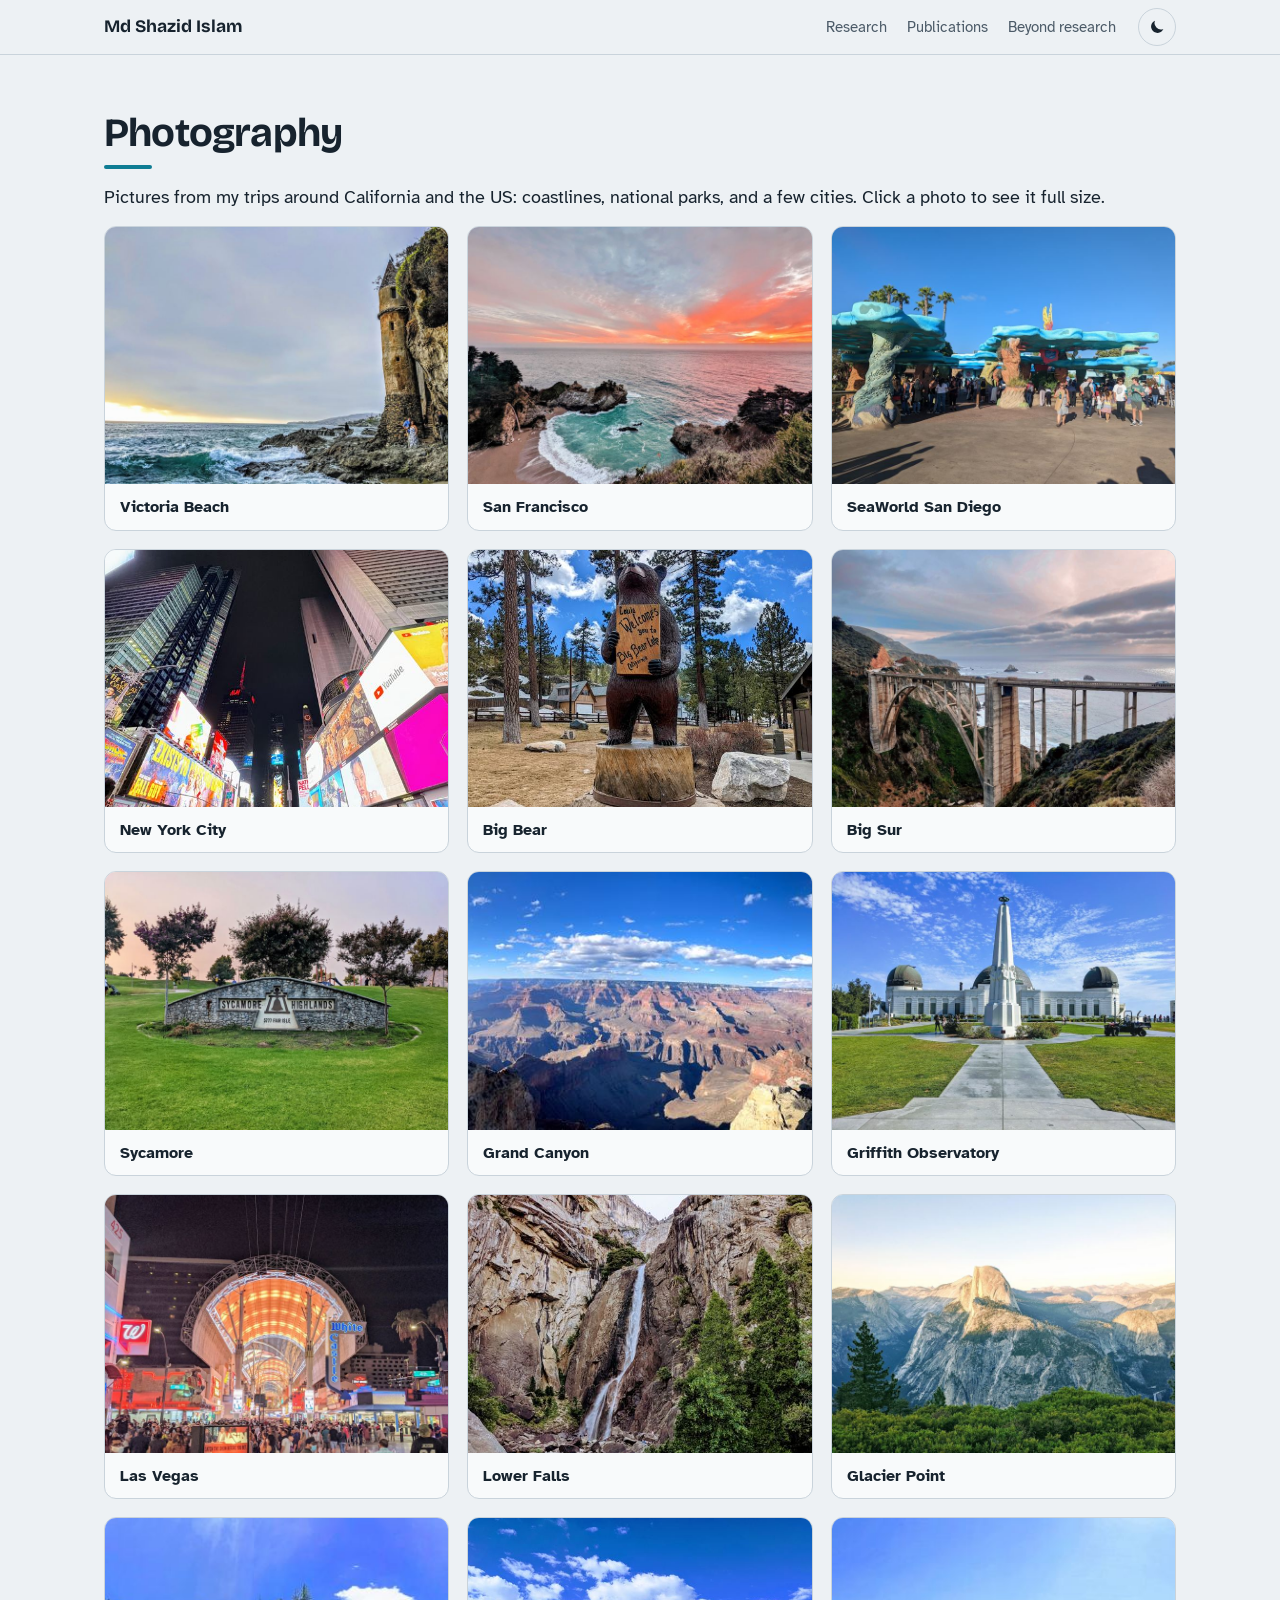
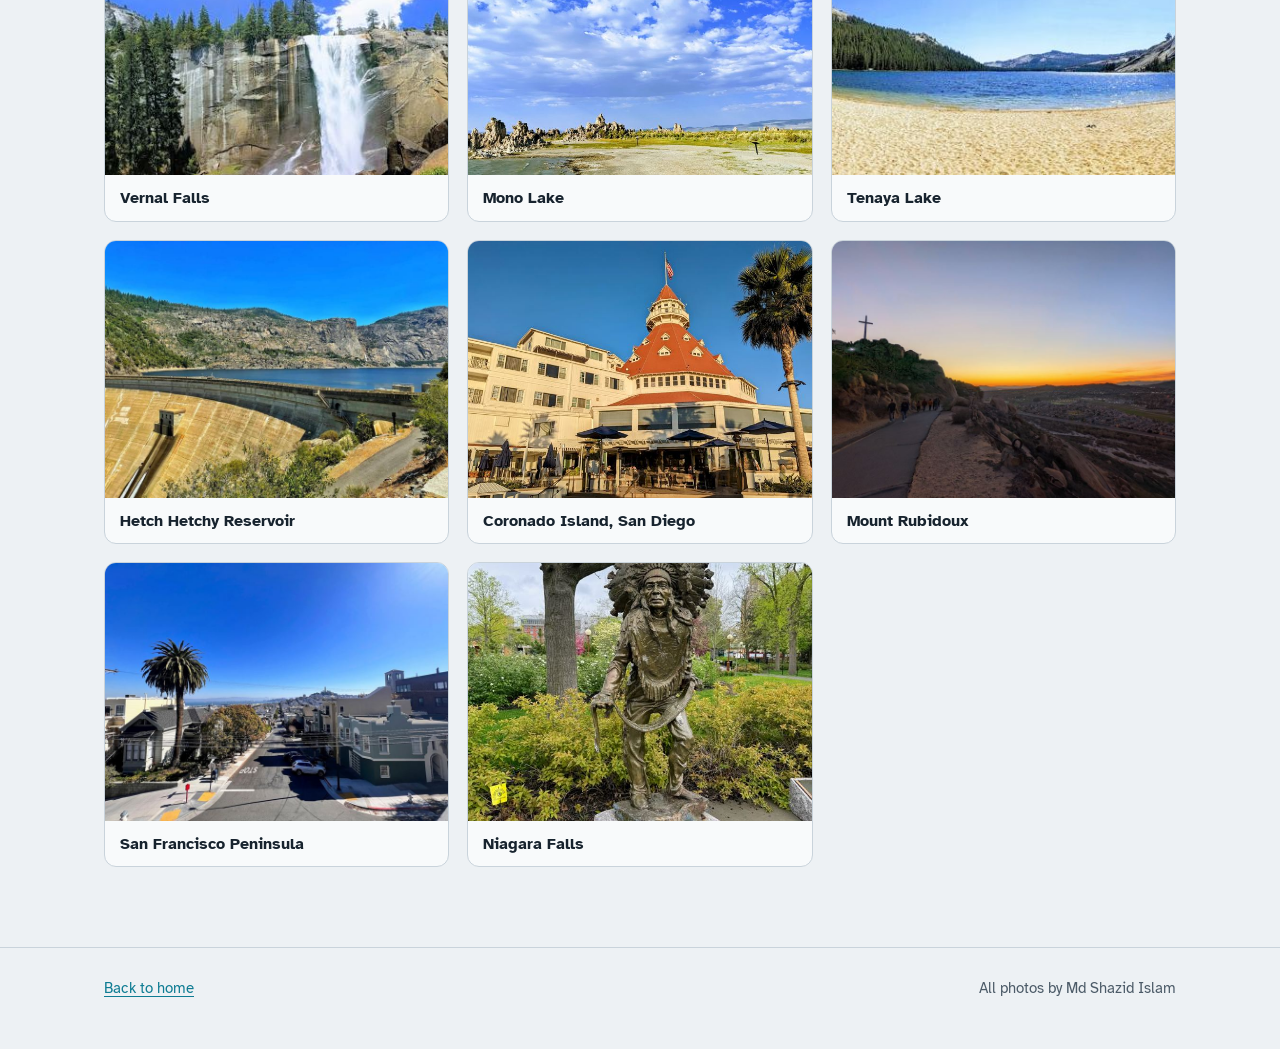
==== photos/index.html @ e54b5e6f "Add photography page with 20 captioned photos and Beyond research nav link" ====
<!doctype html>
<html lang="en">
<head>
<meta charset="utf-8">
<meta name="viewport" content="width=device-width, initial-scale=1">
<title>Photography | Md Shazid Islam</title>
<meta name="description" content="Travel photography by Md Shazid Islam: coastlines, national parks, and cities.">
<script>
(function(){try{var t=localStorage.getItem('theme');if(t==='light'||t==='dark')document.documentElement.setAttribute('data-theme',t);}catch(e){}})();
</script>
<link rel="preconnect" href="https://fonts.googleapis.com">
<link rel="preconnect" href="https://fonts.gstatic.com" crossorigin>
<link href="https://fonts.googleapis.com/css2?family=Atkinson+Hyperlegible:wght@400;700&family=Bricolage+Grotesque:opsz,wght@12..96,500;12..96,700;12..96,800&display=swap" rel="stylesheet">
<link rel="stylesheet" href="../assets/project.css">
<style>
.photo-grid { display: grid; grid-template-columns: repeat(3, 1fr); gap: 18px; margin: 8px 0 0; }
.pcard { margin: 0; background: var(--surface); border: 1px solid var(--line); border-radius: 12px; overflow: hidden; }
.pcard a { display: block; }
.pcard img { width: 100%; aspect-ratio: 4 / 3; object-fit: cover; border: 0; border-radius: 0; padding: 0; transition: transform .3s; }
.pcard a:hover img { transform: scale(1.03); }
.pcard figcaption { padding: 11px 15px; margin: 0; font-weight: 700; font-size: 15.5px; color: var(--ink); }
.lb { position: fixed; inset: 0; background: rgba(8,12,16,.92); display: none; align-items: center; justify-content: center; flex-direction: column; z-index: 50; padding: 20px; }
.lb.open { display: flex; }
.lb img { max-width: 100%; max-height: 82vh; width: auto; border-radius: 8px; }
.lb p { color: #fff; margin: 12px 0 0; font-weight: 700; }
.lb button { position: absolute; background: rgba(255,255,255,.12); color: #fff; border: 0; width: 44px; height: 44px; border-radius: 50%; font-size: 22px; cursor: pointer; }
.lb .x { top: 16px; right: 16px; } .lb .prev { left: 16px; top: 50%; } .lb .next { right: 16px; top: 50%; }
@media (max-width: 860px) { .photo-grid { grid-template-columns: 1fr 1fr; } }
@media (max-width: 520px) { .photo-grid { grid-template-columns: 1fr; } }
</style>
</head>
<body>
<header class="topbar"><div class="in">
  <a href="../">Md Shazid Islam</a>
  <div class="bar-right">
    <nav aria-label="Sections"><a href="../#research">Research</a><a href="../#publications">Publications</a><a href="../#beyond">Beyond research</a></nav>
    <button class="theme-toggle" type="button" aria-label="Switch to dark theme" title="Switch theme">
      <svg class="i-moon" viewBox="0 0 24 24" aria-hidden="true"><path d="M20.5 14.6A8.5 8.5 0 0 1 9.4 3.5a8.5 8.5 0 1 0 11.1 11.1z"/></svg>
      <svg class="i-sun" viewBox="0 0 24 24" aria-hidden="true"><circle cx="12" cy="12" r="4.2"/><path d="M12 1.8v2.6M12 19.6v2.6M4.6 4.6l1.8 1.8M17.6 17.6l1.8 1.8M1.8 12h2.6M19.6 12h2.6M4.6 19.4l1.8-1.8M17.6 6.4l1.8-1.8" stroke="currentColor" stroke-width="2" stroke-linecap="round" fill="none"/></svg>
    </button>
  </div>
</div></header>
<main class="wide">
  <section>
    <h2>Photography</h2>
    <p>Pictures from my trips around California and the US: coastlines, national parks, and a few cities. Click a photo to see it full size.</p>
    <div class="photo-grid">
          <figure class="pcard"><a href="../assets/photos/full/01_victoria-beach.jpg" data-cap="Victoria Beach"><img src="../assets/photos/thumb/01_victoria-beach.jpg" alt="Victoria Beach, photo by Md Shazid Islam" loading="lazy"></a><figcaption>Victoria Beach</figcaption></figure>
          <figure class="pcard"><a href="../assets/photos/full/02_san-francisco.jpg" data-cap="San Francisco"><img src="../assets/photos/thumb/02_san-francisco.jpg" alt="San Francisco, photo by Md Shazid Islam" loading="lazy"></a><figcaption>San Francisco</figcaption></figure>
          <figure class="pcard"><a href="../assets/photos/full/03_seaworld-san-diego.jpg" data-cap="SeaWorld San Diego"><img src="../assets/photos/thumb/03_seaworld-san-diego.jpg" alt="SeaWorld San Diego, photo by Md Shazid Islam" loading="lazy"></a><figcaption>SeaWorld San Diego</figcaption></figure>
          <figure class="pcard"><a href="../assets/photos/full/04_new-york-city.jpg" data-cap="New York City"><img src="../assets/photos/thumb/04_new-york-city.jpg" alt="New York City, photo by Md Shazid Islam" loading="lazy"></a><figcaption>New York City</figcaption></figure>
          <figure class="pcard"><a href="../assets/photos/full/05_big-bear.jpg" data-cap="Big Bear"><img src="../assets/photos/thumb/05_big-bear.jpg" alt="Big Bear, photo by Md Shazid Islam" loading="lazy"></a><figcaption>Big Bear</figcaption></figure>
          <figure class="pcard"><a href="../assets/photos/full/06_big-sur.jpg" data-cap="Big Sur"><img src="../assets/photos/thumb/06_big-sur.jpg" alt="Big Sur, photo by Md Shazid Islam" loading="lazy"></a><figcaption>Big Sur</figcaption></figure>
          <figure class="pcard"><a href="../assets/photos/full/07_sycamore.jpg" data-cap="Sycamore"><img src="../assets/photos/thumb/07_sycamore.jpg" alt="Sycamore, photo by Md Shazid Islam" loading="lazy"></a><figcaption>Sycamore</figcaption></figure>
          <figure class="pcard"><a href="../assets/photos/full/08_grand-canyon.jpg" data-cap="Grand Canyon"><img src="../assets/photos/thumb/08_grand-canyon.jpg" alt="Grand Canyon, photo by Md Shazid Islam" loading="lazy"></a><figcaption>Grand Canyon</figcaption></figure>
          <figure class="pcard"><a href="../assets/photos/full/09_griffith-observatory.jpg" data-cap="Griffith Observatory"><img src="../assets/photos/thumb/09_griffith-observatory.jpg" alt="Griffith Observatory, photo by Md Shazid Islam" loading="lazy"></a><figcaption>Griffith Observatory</figcaption></figure>
          <figure class="pcard"><a href="../assets/photos/full/10_las-vegas.jpg" data-cap="Las Vegas"><img src="../assets/photos/thumb/10_las-vegas.jpg" alt="Las Vegas, photo by Md Shazid Islam" loading="lazy"></a><figcaption>Las Vegas</figcaption></figure>
          <figure class="pcard"><a href="../assets/photos/full/11_lower-falls.jpg" data-cap="Lower Falls"><img src="../assets/photos/thumb/11_lower-falls.jpg" alt="Lower Falls, photo by Md Shazid Islam" loading="lazy"></a><figcaption>Lower Falls</figcaption></figure>
          <figure class="pcard"><a href="../assets/photos/full/12_glacier-point.jpg" data-cap="Glacier Point"><img src="../assets/photos/thumb/12_glacier-point.jpg" alt="Glacier Point, photo by Md Shazid Islam" loading="lazy"></a><figcaption>Glacier Point</figcaption></figure>
          <figure class="pcard"><a href="../assets/photos/full/13_vernal-falls.jpg" data-cap="Vernal Falls"><img src="../assets/photos/thumb/13_vernal-falls.jpg" alt="Vernal Falls, photo by Md Shazid Islam" loading="lazy"></a><figcaption>Vernal Falls</figcaption></figure>
          <figure class="pcard"><a href="../assets/photos/full/14_mono-lake.jpg" data-cap="Mono Lake"><img src="../assets/photos/thumb/14_mono-lake.jpg" alt="Mono Lake, photo by Md Shazid Islam" loading="lazy"></a><figcaption>Mono Lake</figcaption></figure>
          <figure class="pcard"><a href="../assets/photos/full/15_tenaya-lake.jpg" data-cap="Tenaya Lake"><img src="../assets/photos/thumb/15_tenaya-lake.jpg" alt="Tenaya Lake, photo by Md Shazid Islam" loading="lazy"></a><figcaption>Tenaya Lake</figcaption></figure>
          <figure class="pcard"><a href="../assets/photos/full/16_hetch-hetchy-reservoir.jpg" data-cap="Hetch Hetchy Reservoir"><img src="../assets/photos/thumb/16_hetch-hetchy-reservoir.jpg" alt="Hetch Hetchy Reservoir, photo by Md Shazid Islam" loading="lazy"></a><figcaption>Hetch Hetchy Reservoir</figcaption></figure>
          <figure class="pcard"><a href="../assets/photos/full/17_coronado-island.jpg" data-cap="Coronado Island, San Diego"><img src="../assets/photos/thumb/17_coronado-island.jpg" alt="Coronado Island, San Diego, photo by Md Shazid Islam" loading="lazy"></a><figcaption>Coronado Island, San Diego</figcaption></figure>
          <figure class="pcard"><a href="../assets/photos/full/18_mount-rubidoux.jpg" data-cap="Mount Rubidoux"><img src="../assets/photos/thumb/18_mount-rubidoux.jpg" alt="Mount Rubidoux, photo by Md Shazid Islam" loading="lazy"></a><figcaption>Mount Rubidoux</figcaption></figure>
          <figure class="pcard"><a href="../assets/photos/full/19_san-francisco-peninsula.jpg" data-cap="San Francisco Peninsula"><img src="../assets/photos/thumb/19_san-francisco-peninsula.jpg" alt="San Francisco Peninsula, photo by Md Shazid Islam" loading="lazy"></a><figcaption>San Francisco Peninsula</figcaption></figure>
          <figure class="pcard"><a href="../assets/photos/full/20_niagara-falls.jpg" data-cap="Niagara Falls"><img src="../assets/photos/thumb/20_niagara-falls.jpg" alt="Niagara Falls, photo by Md Shazid Islam" loading="lazy"></a><figcaption>Niagara Falls</figcaption></figure>
    </div>
  </section>
</main>
<div class="lb" role="dialog" aria-modal="true" aria-label="Photo viewer">
  <button class="x" aria-label="Close">&times;</button>
  <button class="prev" aria-label="Previous">&#8249;</button>
  <img alt=""><p></p>
  <button class="next" aria-label="Next">&#8250;</button>
</div>
<footer><div class="wide"><span><a href="../">Back to home</a></span><span>All photos by Md Shazid Islam</span></div></footer>
<script>
(function(){
  var b=document.querySelector('.theme-toggle');
  function cur(){return document.documentElement.getAttribute('data-theme')==='dark'?'dark':'light';}
  function sync(){var d=cur()==='dark';b.classList.toggle('is-dark',d);b.setAttribute('aria-label',d?'Switch to light theme':'Switch to dark theme');}
  b.addEventListener('click',function(){var n=cur()==='dark'?'light':'dark';document.documentElement.setAttribute('data-theme',n);try{localStorage.setItem('theme',n);}catch(e){}sync();});
  sync();
  var links=[].slice.call(document.querySelectorAll('.pcard a')),lb=document.querySelector('.lb'),im=lb.querySelector('img'),cap=lb.querySelector('p'),i=0;
  function show(k){i=(k+links.length)%links.length;im.src=links[i].href;im.alt=links[i].dataset.cap;cap.textContent=links[i].dataset.cap;lb.classList.add('open');}
  links.forEach(function(a,k){a.addEventListener('click',function(e){e.preventDefault();show(k);});});
  lb.querySelector('.x').onclick=function(){lb.classList.remove('open');};
  lb.querySelector('.prev').onclick=function(){show(i-1);};
  lb.querySelector('.next').onclick=function(){show(i+1);};
  lb.addEventListener('click',function(e){if(e.target===lb)lb.classList.remove('open');});
  document.addEventListener('keydown',function(e){if(!lb.classList.contains('open'))return;if(e.key==='Escape')lb.classList.remove('open');if(e.key==='ArrowLeft')show(i-1);if(e.key==='ArrowRight')show(i+1);});
})();
</script>
</body>
</html>
---- assets/project.css ----
/* Shared style for research project pages. Matches the home page tokens. */
:root {
  --bg: #EDF1F4;
  --surface: #F8FAFB;
  --paper: #FFFFFF;
  --ink: #17232E;
  --muted: #4C5B68;
  --line: #C9D3DB;
  --contour: #0E7C93;
  --mask: #B4336F;
  --mask-soft: rgba(180, 51, 111, 0.10);
  --contour-soft: rgba(14, 124, 147, 0.10);
}
:root[data-theme="dark"] {
  --bg: #0F171E; --surface: #16212A; --paper: #F4F6F8; --ink: #E3EAF0; --muted: #9AAAB7;
  --line: #2A3946; --contour: #4CC3DA; --mask: #E57AAE;
  --mask-soft: rgba(229, 122, 174, 0.14); --contour-soft: rgba(76, 195, 218, 0.12);
}

* { box-sizing: border-box; }
html { scroll-behavior: smooth; }
body {
  margin: 0; background: var(--bg); color: var(--ink);
  font-family: "Atkinson Hyperlegible", system-ui, sans-serif;
  font-size: 17.5px; line-height: 1.65;
}
a { color: var(--contour); text-underline-offset: 3px; }
:focus-visible { outline: 3px solid var(--contour); outline-offset: 3px; border-radius: 4px; }
img { display: block; max-width: 100%; height: auto; }

.topbar { border-bottom: 1px solid var(--line); background: var(--bg); position: sticky; top: 0; z-index: 10; }
.topbar .in { max-width: 1120px; margin: 0 auto; padding: 0 24px; height: 54px; display: flex; align-items: center; justify-content: space-between; gap: 16px; }
.topbar a { text-decoration: none; color: var(--ink); font-weight: 700; font-family: "Bricolage Grotesque", sans-serif; }
.topbar nav { display: flex; gap: 20px; }
.topbar nav a { font-family: inherit; font-weight: 400; color: var(--muted); font-size: 15px; }
.topbar nav a:hover { color: var(--ink); }

/* Theme switch */
.theme-toggle {
  display: inline-grid; place-items: center; width: 38px; height: 38px; flex: none;
  border-radius: 50%; border: 1.5px solid var(--line); background: transparent; color: var(--ink); cursor: pointer;
}
.theme-toggle:hover { border-color: var(--contour); color: var(--contour); }
.theme-toggle svg { width: 18px; height: 18px; fill: currentColor; }
.theme-toggle .i-sun { display: none; }
.theme-toggle.is-dark .i-sun { display: block; }
.theme-toggle.is-dark .i-moon { display: none; }
.bar-right { display: flex; align-items: center; gap: 22px; }

.col { max-width: 820px; margin: 0 auto; padding: 0 24px; }
.wide { max-width: 1120px; margin: 0 auto; padding: 0 24px; }

/* Header */
.head { padding: 56px 0 28px; }
.venue { display: inline-block; background: var(--mask-soft); color: var(--mask); font-weight: 700; font-size: 14px; padding: 3px 10px; border-radius: 6px; }
.head h1 {
  font-family: "Bricolage Grotesque", sans-serif; font-weight: 800;
  font-size: clamp(48px, 8vw, 96px); line-height: .92; letter-spacing: -0.035em; margin: 16px 0 14px;
}
.head .full { font-size: clamp(20px, 2.4vw, 26px); line-height: 1.3; margin: 0 0 22px; max-width: 32ch; font-family: "Bricolage Grotesque", sans-serif; font-weight: 500; }
.authors { margin: 0 0 4px; }
.authors b { font-weight: 700; }
.affil { color: var(--muted); margin: 0 0 24px; font-size: 16px; }
.btns { display: flex; flex-wrap: wrap; gap: 10px; }
.btn {
  display: inline-flex; align-items: center; gap: 8px; padding: 10px 18px; border-radius: 999px;
  font-weight: 700; font-size: 15px; text-decoration: none; border: 1.5px solid var(--ink); color: var(--ink);
}
.btn.primary { background: var(--ink); color: var(--bg); }
.btn:hover { background: var(--contour); border-color: var(--contour); color: #fff; }
.btn svg { width: 17px; height: 17px; fill: currentColor; }

/* Hero figure */
.hero-fig { margin: 8px auto 0; }
.hero-fig img { border-radius: 14px; border: 1px solid var(--line); background: #fff; width: 100%; }

.tldr { font-size: 21px; line-height: 1.5; margin: 40px 0 0; padding-left: 18px; border-left: 4px solid var(--contour); }

/* Sections */
section { padding: 56px 0 8px; }
section h2 { font-family: "Bricolage Grotesque", sans-serif; font-size: clamp(30px, 4vw, 40px); letter-spacing: -0.02em; margin: 0 0 14px; line-height: 1.1; }
section h3 { font-family: "Bricolage Grotesque", sans-serif; font-size: 23px; margin: 36px 0 8px; letter-spacing: -0.01em; }
section p { margin: 0 0 14px; }
section ul { padding-left: 20px; margin: 0 0 14px; }
section li { margin-bottom: 6px; }
.step { display: inline-block; min-width: 28px; height: 28px; line-height: 28px; text-align: center; border-radius: 50%; background: var(--contour); color: #fff; font-size: 15px; font-weight: 700; margin-right: 10px; vertical-align: 2px; }

figure { margin: 28px 0; }
figure img { background: var(--paper); border-radius: 12px; border: 1px solid var(--line); padding: 14px; width: 100%; }
figcaption { color: var(--muted); font-size: 15px; margin-top: 10px; line-height: 1.5; }
figcaption b { color: var(--ink); }
.pair { display: grid; grid-template-columns: 1fr 1fr; gap: 20px; }
.pair figure { margin: 0; }

/* Results */
.stats { display: grid; grid-template-columns: repeat(auto-fit, minmax(170px, 1fr)); gap: 12px; margin: 22px 0 26px; }
.stat { background: var(--surface); border: 1px solid var(--line); border-radius: 12px; padding: 14px 16px; }
.stat b { display: block; font-family: "Bricolage Grotesque", sans-serif; font-size: 32px; line-height: 1; letter-spacing: -0.02em; }
.stat span { display: block; color: var(--muted); font-size: 14px; margin-top: 6px; line-height: 1.35; }
.tablewrap { overflow-x: auto; margin: 18px 0 8px; border: 1px solid var(--line); border-radius: 12px; background: var(--surface); }
table { border-collapse: collapse; width: 100%; font-size: 15.5px; font-variant-numeric: tabular-nums; }
th, td { padding: 9px 14px; text-align: right; border-bottom: 1px solid var(--line); white-space: nowrap; }
th:first-child, td:first-child { text-align: left; }
thead th { font-weight: 700; color: var(--muted); font-size: 14px; }
tbody tr:last-child td { border-bottom: 0; }
tr.ours td { font-weight: 700; background: var(--contour-soft); }
.note { color: var(--muted); font-size: 14.5px; }

/* Code + citation */
pre { background: var(--surface); border: 1px solid var(--line); border-radius: 12px; padding: 16px 18px; overflow-x: auto; font-size: 14px; line-height: 1.55; margin: 12px 0 18px; }
code { font-family: ui-monospace, "SF Mono", Menlo, Consolas, monospace; }
.cite { position: relative; }
.copy { position: absolute; top: 10px; right: 10px; font: inherit; font-size: 13px; font-weight: 700; padding: 5px 12px; border-radius: 999px; border: 1.5px solid var(--line); background: var(--bg); color: var(--ink); cursor: pointer; }
.copy:hover { border-color: var(--contour); color: var(--contour); }

footer { margin-top: 72px; padding: 28px 0 48px; border-top: 1px solid var(--line); color: var(--muted); font-size: 15px; }
footer .wide { display: flex; flex-wrap: wrap; justify-content: space-between; gap: 12px; }

@media (max-width: 720px) {
  body { font-size: 16.5px; }
  .pair { grid-template-columns: 1fr; gap: 0; }
  .pair figure { margin: 20px 0; }
  .topbar nav { display: none; }
  .head { padding-top: 36px; }
  .tldr { font-size: 19px; }
  figure img { padding: 8px; }
}
@media (max-width: 520px) { .col, .wide, .topbar .in { padding-left: 16px; padding-right: 16px; } }
@media (prefers-reduced-motion: reduce) { html { scroll-behavior: auto; } }

/* Single accent */
section h2::after { content: ""; display: block; width: 48px; height: 4px; border-radius: 2px; margin-top: 10px; background: var(--contour); }
section h3 { color: var(--contour); }
section li::marker { color: var(--contour); }
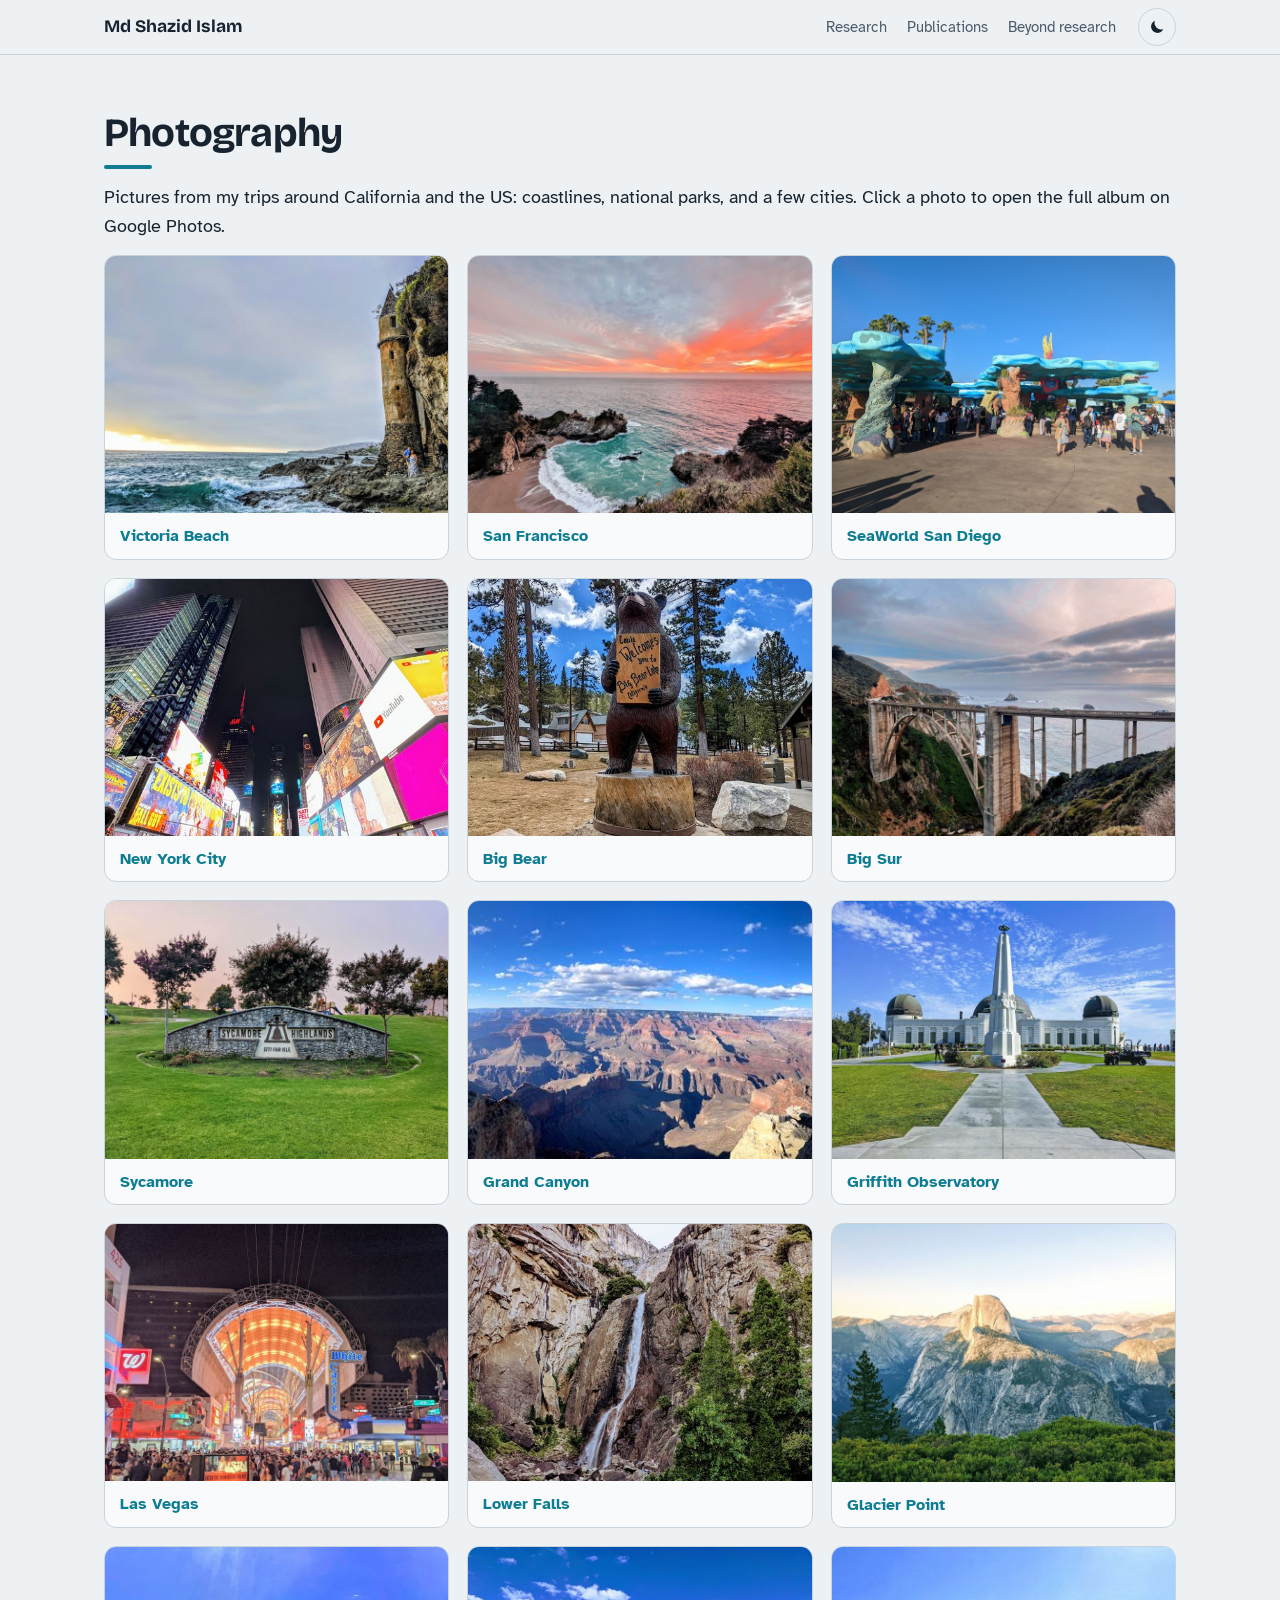
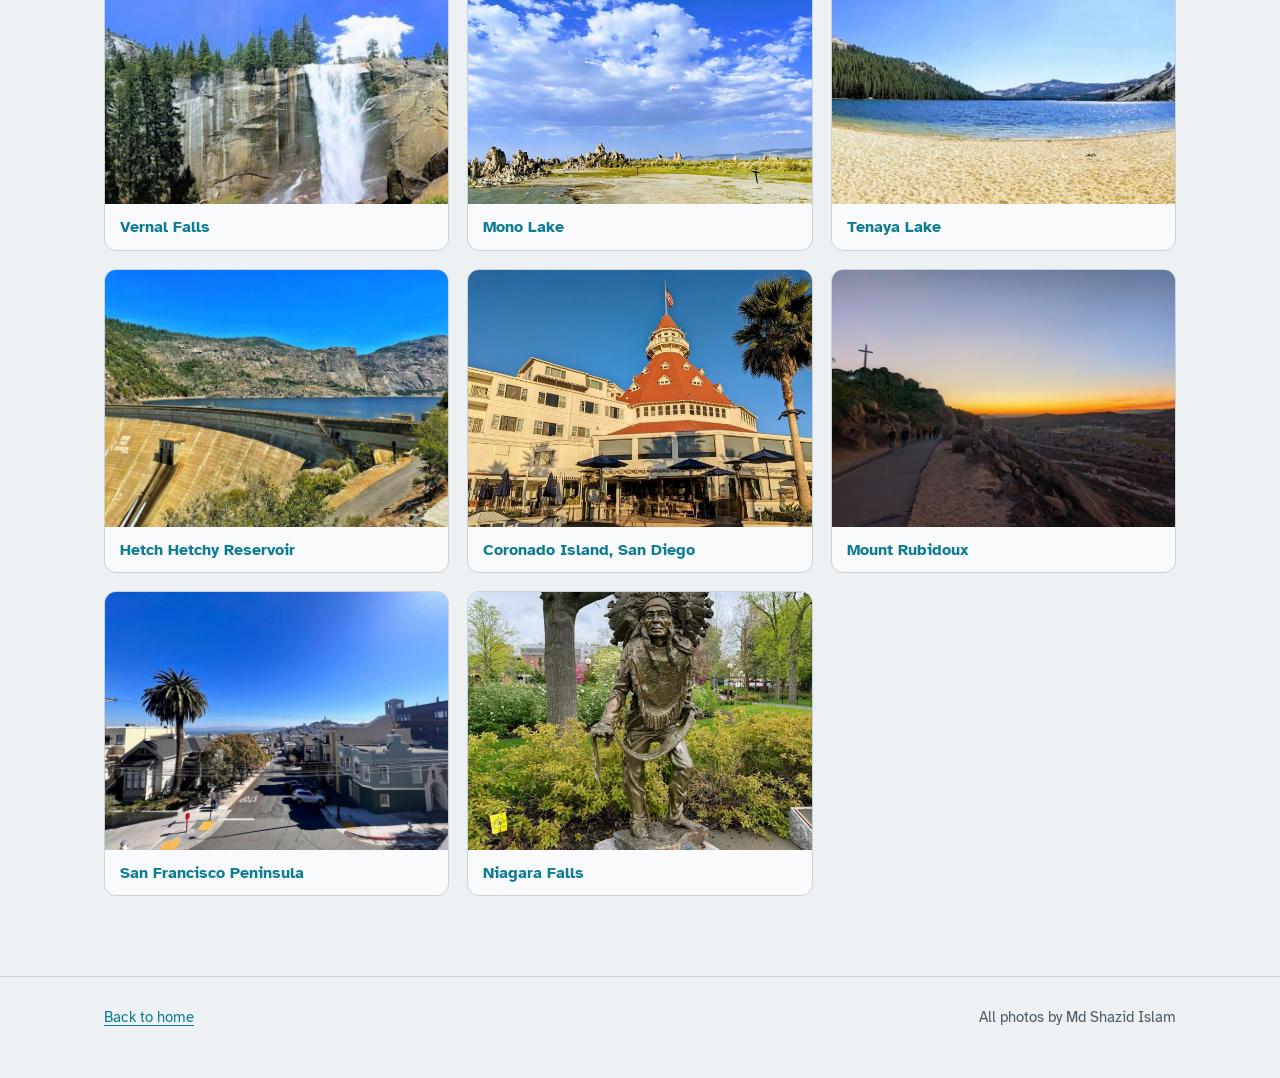
==== commit e3fdf9b2: "Link each photo and caption to its Google Photos album" ====
--- a/photos/index.html
+++ b/photos/index.html
@@ -19,12 +19,8 @@
 .pcard img { width: 100%; aspect-ratio: 4 / 3; object-fit: cover; border: 0; border-radius: 0; padding: 0; transition: transform .3s; }
 .pcard a:hover img { transform: scale(1.03); }
 .pcard figcaption { padding: 11px 15px; margin: 0; font-weight: 700; font-size: 15.5px; color: var(--ink); }
-.lb { position: fixed; inset: 0; background: rgba(8,12,16,.92); display: none; align-items: center; justify-content: center; flex-direction: column; z-index: 50; padding: 20px; }
-.lb.open { display: flex; }
-.lb img { max-width: 100%; max-height: 82vh; width: auto; border-radius: 8px; }
-.lb p { color: #fff; margin: 12px 0 0; font-weight: 700; }
-.lb button { position: absolute; background: rgba(255,255,255,.12); color: #fff; border: 0; width: 44px; height: 44px; border-radius: 50%; font-size: 22px; cursor: pointer; }
-.lb .x { top: 16px; right: 16px; } .lb .prev { left: 16px; top: 50%; } .lb .next { right: 16px; top: 50%; }
+.pcard figcaption a { color: var(--contour); text-decoration: none; }
+.pcard figcaption a:hover { text-decoration: underline; }
 @media (max-width: 860px) { .photo-grid { grid-template-columns: 1fr 1fr; } }
 @media (max-width: 520px) { .photo-grid { grid-template-columns: 1fr; } }
 </style>
@@ -43,37 +39,31 @@
 <main class="wide">
   <section>
     <h2>Photography</h2>
-    <p>Pictures from my trips around California and the US: coastlines, national parks, and a few cities. Click a photo to see it full size.</p>
+    <p>Pictures from my trips around California and the US: coastlines, national parks, and a few cities. Click a photo to open the full album on Google Photos.</p>
     <div class="photo-grid">
-          <figure class="pcard"><a href="../assets/photos/full/01_victoria-beach.jpg" data-cap="Victoria Beach"><img src="../assets/photos/thumb/01_victoria-beach.jpg" alt="Victoria Beach, photo by Md Shazid Islam" loading="lazy"></a><figcaption>Victoria Beach</figcaption></figure>
-          <figure class="pcard"><a href="../assets/photos/full/02_san-francisco.jpg" data-cap="San Francisco"><img src="../assets/photos/thumb/02_san-francisco.jpg" alt="San Francisco, photo by Md Shazid Islam" loading="lazy"></a><figcaption>San Francisco</figcaption></figure>
-          <figure class="pcard"><a href="../assets/photos/full/03_seaworld-san-diego.jpg" data-cap="SeaWorld San Diego"><img src="../assets/photos/thumb/03_seaworld-san-diego.jpg" alt="SeaWorld San Diego, photo by Md Shazid Islam" loading="lazy"></a><figcaption>SeaWorld San Diego</figcaption></figure>
-          <figure class="pcard"><a href="../assets/photos/full/04_new-york-city.jpg" data-cap="New York City"><img src="../assets/photos/thumb/04_new-york-city.jpg" alt="New York City, photo by Md Shazid Islam" loading="lazy"></a><figcaption>New York City</figcaption></figure>
-          <figure class="pcard"><a href="../assets/photos/full/05_big-bear.jpg" data-cap="Big Bear"><img src="../assets/photos/thumb/05_big-bear.jpg" alt="Big Bear, photo by Md Shazid Islam" loading="lazy"></a><figcaption>Big Bear</figcaption></figure>
-          <figure class="pcard"><a href="../assets/photos/full/06_big-sur.jpg" data-cap="Big Sur"><img src="../assets/photos/thumb/06_big-sur.jpg" alt="Big Sur, photo by Md Shazid Islam" loading="lazy"></a><figcaption>Big Sur</figcaption></figure>
-          <figure class="pcard"><a href="../assets/photos/full/07_sycamore.jpg" data-cap="Sycamore"><img src="../assets/photos/thumb/07_sycamore.jpg" alt="Sycamore, photo by Md Shazid Islam" loading="lazy"></a><figcaption>Sycamore</figcaption></figure>
-          <figure class="pcard"><a href="../assets/photos/full/08_grand-canyon.jpg" data-cap="Grand Canyon"><img src="../assets/photos/thumb/08_grand-canyon.jpg" alt="Grand Canyon, photo by Md Shazid Islam" loading="lazy"></a><figcaption>Grand Canyon</figcaption></figure>
-          <figure class="pcard"><a href="../assets/photos/full/09_griffith-observatory.jpg" data-cap="Griffith Observatory"><img src="../assets/photos/thumb/09_griffith-observatory.jpg" alt="Griffith Observatory, photo by Md Shazid Islam" loading="lazy"></a><figcaption>Griffith Observatory</figcaption></figure>
-          <figure class="pcard"><a href="../assets/photos/full/10_las-vegas.jpg" data-cap="Las Vegas"><img src="../assets/photos/thumb/10_las-vegas.jpg" alt="Las Vegas, photo by Md Shazid Islam" loading="lazy"></a><figcaption>Las Vegas</figcaption></figure>
-          <figure class="pcard"><a href="../assets/photos/full/11_lower-falls.jpg" data-cap="Lower Falls"><img src="../assets/photos/thumb/11_lower-falls.jpg" alt="Lower Falls, photo by Md Shazid Islam" loading="lazy"></a><figcaption>Lower Falls</figcaption></figure>
-          <figure class="pcard"><a href="../assets/photos/full/12_glacier-point.jpg" data-cap="Glacier Point"><img src="../assets/photos/thumb/12_glacier-point.jpg" alt="Glacier Point, photo by Md Shazid Islam" loading="lazy"></a><figcaption>Glacier Point</figcaption></figure>
-          <figure class="pcard"><a href="../assets/photos/full/13_vernal-falls.jpg" data-cap="Vernal Falls"><img src="../assets/photos/thumb/13_vernal-falls.jpg" alt="Vernal Falls, photo by Md Shazid Islam" loading="lazy"></a><figcaption>Vernal Falls</figcaption></figure>
-          <figure class="pcard"><a href="../assets/photos/full/14_mono-lake.jpg" data-cap="Mono Lake"><img src="../assets/photos/thumb/14_mono-lake.jpg" alt="Mono Lake, photo by Md Shazid Islam" loading="lazy"></a><figcaption>Mono Lake</figcaption></figure>
-          <figure class="pcard"><a href="../assets/photos/full/15_tenaya-lake.jpg" data-cap="Tenaya Lake"><img src="../assets/photos/thumb/15_tenaya-lake.jpg" alt="Tenaya Lake, photo by Md Shazid Islam" loading="lazy"></a><figcaption>Tenaya Lake</figcaption></figure>
-          <figure class="pcard"><a href="../assets/photos/full/16_hetch-hetchy-reservoir.jpg" data-cap="Hetch Hetchy Reservoir"><img src="../assets/photos/thumb/16_hetch-hetchy-reservoir.jpg" alt="Hetch Hetchy Reservoir, photo by Md Shazid Islam" loading="lazy"></a><figcaption>Hetch Hetchy Reservoir</figcaption></figure>
-          <figure class="pcard"><a href="../assets/photos/full/17_coronado-island.jpg" data-cap="Coronado Island, San Diego"><img src="../assets/photos/thumb/17_coronado-island.jpg" alt="Coronado Island, San Diego, photo by Md Shazid Islam" loading="lazy"></a><figcaption>Coronado Island, San Diego</figcaption></figure>
-          <figure class="pcard"><a href="../assets/photos/full/18_mount-rubidoux.jpg" data-cap="Mount Rubidoux"><img src="../assets/photos/thumb/18_mount-rubidoux.jpg" alt="Mount Rubidoux, photo by Md Shazid Islam" loading="lazy"></a><figcaption>Mount Rubidoux</figcaption></figure>
-          <figure class="pcard"><a href="../assets/photos/full/19_san-francisco-peninsula.jpg" data-cap="San Francisco Peninsula"><img src="../assets/photos/thumb/19_san-francisco-peninsula.jpg" alt="San Francisco Peninsula, photo by Md Shazid Islam" loading="lazy"></a><figcaption>San Francisco Peninsula</figcaption></figure>
-          <figure class="pcard"><a href="../assets/photos/full/20_niagara-falls.jpg" data-cap="Niagara Falls"><img src="../assets/photos/thumb/20_niagara-falls.jpg" alt="Niagara Falls, photo by Md Shazid Islam" loading="lazy"></a><figcaption>Niagara Falls</figcaption></figure>
+          <figure class="pcard"><a href="https://photos.app.goo.gl/KHdjkZMR8sKs85NVA" target="_blank" rel="noopener" aria-label="Victoria Beach album on Google Photos"><img src="../assets/photos/thumb/01_victoria-beach.jpg" alt="Victoria Beach, photo by Md Shazid Islam" loading="lazy"></a><figcaption><a href="https://photos.app.goo.gl/KHdjkZMR8sKs85NVA" target="_blank" rel="noopener">Victoria Beach</a></figcaption></figure>
+          <figure class="pcard"><a href="https://photos.app.goo.gl/xKGzwrLNMqvcBaBm7" target="_blank" rel="noopener" aria-label="San Francisco album on Google Photos"><img src="../assets/photos/thumb/02_san-francisco.jpg" alt="San Francisco, photo by Md Shazid Islam" loading="lazy"></a><figcaption><a href="https://photos.app.goo.gl/xKGzwrLNMqvcBaBm7" target="_blank" rel="noopener">San Francisco</a></figcaption></figure>
+          <figure class="pcard"><a href="https://photos.app.goo.gl/F7pEDyx7x1XfgvKb8" target="_blank" rel="noopener" aria-label="SeaWorld San Diego album on Google Photos"><img src="../assets/photos/thumb/03_seaworld-san-diego.jpg" alt="SeaWorld San Diego, photo by Md Shazid Islam" loading="lazy"></a><figcaption><a href="https://photos.app.goo.gl/F7pEDyx7x1XfgvKb8" target="_blank" rel="noopener">SeaWorld San Diego</a></figcaption></figure>
+          <figure class="pcard"><a href="https://photos.app.goo.gl/3zPotEbcKGP3EueV7" target="_blank" rel="noopener" aria-label="New York City album on Google Photos"><img src="../assets/photos/thumb/04_new-york-city.jpg" alt="New York City, photo by Md Shazid Islam" loading="lazy"></a><figcaption><a href="https://photos.app.goo.gl/3zPotEbcKGP3EueV7" target="_blank" rel="noopener">New York City</a></figcaption></figure>
+          <figure class="pcard"><a href="https://photos.app.goo.gl/58iyX2YQizsHnNjn8" target="_blank" rel="noopener" aria-label="Big Bear album on Google Photos"><img src="../assets/photos/thumb/05_big-bear.jpg" alt="Big Bear, photo by Md Shazid Islam" loading="lazy"></a><figcaption><a href="https://photos.app.goo.gl/58iyX2YQizsHnNjn8" target="_blank" rel="noopener">Big Bear</a></figcaption></figure>
+          <figure class="pcard"><a href="https://photos.app.goo.gl/sS9DpbfdLJ554VhT8" target="_blank" rel="noopener" aria-label="Big Sur album on Google Photos"><img src="../assets/photos/thumb/06_big-sur.jpg" alt="Big Sur, photo by Md Shazid Islam" loading="lazy"></a><figcaption><a href="https://photos.app.goo.gl/sS9DpbfdLJ554VhT8" target="_blank" rel="noopener">Big Sur</a></figcaption></figure>
+          <figure class="pcard"><a href="https://photos.app.goo.gl/aDqya7YheceraMLM8" target="_blank" rel="noopener" aria-label="Sycamore album on Google Photos"><img src="../assets/photos/thumb/07_sycamore.jpg" alt="Sycamore, photo by Md Shazid Islam" loading="lazy"></a><figcaption><a href="https://photos.app.goo.gl/aDqya7YheceraMLM8" target="_blank" rel="noopener">Sycamore</a></figcaption></figure>
+          <figure class="pcard"><a href="https://photos.app.goo.gl/sc6QeWgpDj424Ci39" target="_blank" rel="noopener" aria-label="Grand Canyon album on Google Photos"><img src="../assets/photos/thumb/08_grand-canyon.jpg" alt="Grand Canyon, photo by Md Shazid Islam" loading="lazy"></a><figcaption><a href="https://photos.app.goo.gl/sc6QeWgpDj424Ci39" target="_blank" rel="noopener">Grand Canyon</a></figcaption></figure>
+          <figure class="pcard"><a href="https://photos.app.goo.gl/XTzCjhPUBxdJ3K2j7" target="_blank" rel="noopener" aria-label="Griffith Observatory album on Google Photos"><img src="../assets/photos/thumb/09_griffith-observatory.jpg" alt="Griffith Observatory, photo by Md Shazid Islam" loading="lazy"></a><figcaption><a href="https://photos.app.goo.gl/XTzCjhPUBxdJ3K2j7" target="_blank" rel="noopener">Griffith Observatory</a></figcaption></figure>
+          <figure class="pcard"><a href="https://photos.app.goo.gl/1VH77eGiF1Ln7MSg6" target="_blank" rel="noopener" aria-label="Las Vegas album on Google Photos"><img src="../assets/photos/thumb/10_las-vegas.jpg" alt="Las Vegas, photo by Md Shazid Islam" loading="lazy"></a><figcaption><a href="https://photos.app.goo.gl/1VH77eGiF1Ln7MSg6" target="_blank" rel="noopener">Las Vegas</a></figcaption></figure>
+          <figure class="pcard"><a href="https://photos.app.goo.gl/omarvdRnMp8b88cSA" target="_blank" rel="noopener" aria-label="Lower Falls album on Google Photos"><img src="../assets/photos/thumb/11_lower-falls.jpg" alt="Lower Falls, photo by Md Shazid Islam" loading="lazy"></a><figcaption><a href="https://photos.app.goo.gl/omarvdRnMp8b88cSA" target="_blank" rel="noopener">Lower Falls</a></figcaption></figure>
+          <figure class="pcard"><a href="https://photos.app.goo.gl/nDrWT2kZuAaijXeM7" target="_blank" rel="noopener" aria-label="Glacier Point album on Google Photos"><img src="../assets/photos/thumb/12_glacier-point.jpg" alt="Glacier Point, photo by Md Shazid Islam" loading="lazy"></a><figcaption><a href="https://photos.app.goo.gl/nDrWT2kZuAaijXeM7" target="_blank" rel="noopener">Glacier Point</a></figcaption></figure>
+          <figure class="pcard"><a href="https://photos.app.goo.gl/vi4YXfa6nBw6isT5A" target="_blank" rel="noopener" aria-label="Vernal Falls album on Google Photos"><img src="../assets/photos/thumb/13_vernal-falls.jpg" alt="Vernal Falls, photo by Md Shazid Islam" loading="lazy"></a><figcaption><a href="https://photos.app.goo.gl/vi4YXfa6nBw6isT5A" target="_blank" rel="noopener">Vernal Falls</a></figcaption></figure>
+          <figure class="pcard"><a href="https://photos.app.goo.gl/6so5ZBAoDsUYnKZR9" target="_blank" rel="noopener" aria-label="Mono Lake album on Google Photos"><img src="../assets/photos/thumb/14_mono-lake.jpg" alt="Mono Lake, photo by Md Shazid Islam" loading="lazy"></a><figcaption><a href="https://photos.app.goo.gl/6so5ZBAoDsUYnKZR9" target="_blank" rel="noopener">Mono Lake</a></figcaption></figure>
+          <figure class="pcard"><a href="https://photos.app.goo.gl/SSzSbUNAgJtxfhPE7" target="_blank" rel="noopener" aria-label="Tenaya Lake album on Google Photos"><img src="../assets/photos/thumb/15_tenaya-lake.jpg" alt="Tenaya Lake, photo by Md Shazid Islam" loading="lazy"></a><figcaption><a href="https://photos.app.goo.gl/SSzSbUNAgJtxfhPE7" target="_blank" rel="noopener">Tenaya Lake</a></figcaption></figure>
+          <figure class="pcard"><a href="https://photos.app.goo.gl/M2DKryCoUhcCahHt7" target="_blank" rel="noopener" aria-label="Hetch Hetchy Reservoir album on Google Photos"><img src="../assets/photos/thumb/16_hetch-hetchy-reservoir.jpg" alt="Hetch Hetchy Reservoir, photo by Md Shazid Islam" loading="lazy"></a><figcaption><a href="https://photos.app.goo.gl/M2DKryCoUhcCahHt7" target="_blank" rel="noopener">Hetch Hetchy Reservoir</a></figcaption></figure>
+          <figure class="pcard"><a href="https://photos.app.goo.gl/4RGDbwMTA22aSjub7" target="_blank" rel="noopener" aria-label="Coronado Island, San Diego album on Google Photos"><img src="../assets/photos/thumb/17_coronado-island.jpg" alt="Coronado Island, San Diego, photo by Md Shazid Islam" loading="lazy"></a><figcaption><a href="https://photos.app.goo.gl/4RGDbwMTA22aSjub7" target="_blank" rel="noopener">Coronado Island, San Diego</a></figcaption></figure>
+          <figure class="pcard"><a href="https://photos.app.goo.gl/TgkYXQWwqZewXTKL7" target="_blank" rel="noopener" aria-label="Mount Rubidoux album on Google Photos"><img src="../assets/photos/thumb/18_mount-rubidoux.jpg" alt="Mount Rubidoux, photo by Md Shazid Islam" loading="lazy"></a><figcaption><a href="https://photos.app.goo.gl/TgkYXQWwqZewXTKL7" target="_blank" rel="noopener">Mount Rubidoux</a></figcaption></figure>
+          <figure class="pcard"><a href="https://photos.app.goo.gl/QqK1nDsqkUdA4wEt5" target="_blank" rel="noopener" aria-label="San Francisco Peninsula album on Google Photos"><img src="../assets/photos/thumb/19_san-francisco-peninsula.jpg" alt="San Francisco Peninsula, photo by Md Shazid Islam" loading="lazy"></a><figcaption><a href="https://photos.app.goo.gl/QqK1nDsqkUdA4wEt5" target="_blank" rel="noopener">San Francisco Peninsula</a></figcaption></figure>
+          <figure class="pcard"><a href="https://photos.app.goo.gl/3Fqek35YE4b7Mojs9" target="_blank" rel="noopener" aria-label="Niagara Falls album on Google Photos"><img src="../assets/photos/thumb/20_niagara-falls.jpg" alt="Niagara Falls, photo by Md Shazid Islam" loading="lazy"></a><figcaption><a href="https://photos.app.goo.gl/3Fqek35YE4b7Mojs9" target="_blank" rel="noopener">Niagara Falls</a></figcaption></figure>
     </div>
   </section>
 </main>
-<div class="lb" role="dialog" aria-modal="true" aria-label="Photo viewer">
-  <button class="x" aria-label="Close">&times;</button>
-  <button class="prev" aria-label="Previous">&#8249;</button>
-  <img alt=""><p></p>
-  <button class="next" aria-label="Next">&#8250;</button>
-</div>
 <footer><div class="wide"><span><a href="../">Back to home</a></span><span>All photos by Md Shazid Islam</span></div></footer>
 <script>
 (function(){
@@ -82,14 +72,6 @@
   function sync(){var d=cur()==='dark';b.classList.toggle('is-dark',d);b.setAttribute('aria-label',d?'Switch to light theme':'Switch to dark theme');}
   b.addEventListener('click',function(){var n=cur()==='dark'?'light':'dark';document.documentElement.setAttribute('data-theme',n);try{localStorage.setItem('theme',n);}catch(e){}sync();});
   sync();
-  var links=[].slice.call(document.querySelectorAll('.pcard a')),lb=document.querySelector('.lb'),im=lb.querySelector('img'),cap=lb.querySelector('p'),i=0;
-  function show(k){i=(k+links.length)%links.length;im.src=links[i].href;im.alt=links[i].dataset.cap;cap.textContent=links[i].dataset.cap;lb.classList.add('open');}
-  links.forEach(function(a,k){a.addEventListener('click',function(e){e.preventDefault();show(k);});});
-  lb.querySelector('.x').onclick=function(){lb.classList.remove('open');};
-  lb.querySelector('.prev').onclick=function(){show(i-1);};
-  lb.querySelector('.next').onclick=function(){show(i+1);};
-  lb.addEventListener('click',function(e){if(e.target===lb)lb.classList.remove('open');});
-  document.addEventListener('keydown',function(e){if(!lb.classList.contains('open'))return;if(e.key==='Escape')lb.classList.remove('open');if(e.key==='ArrowLeft')show(i-1);if(e.key==='ArrowRight')show(i+1);});
 })();
 </script>
 </body>
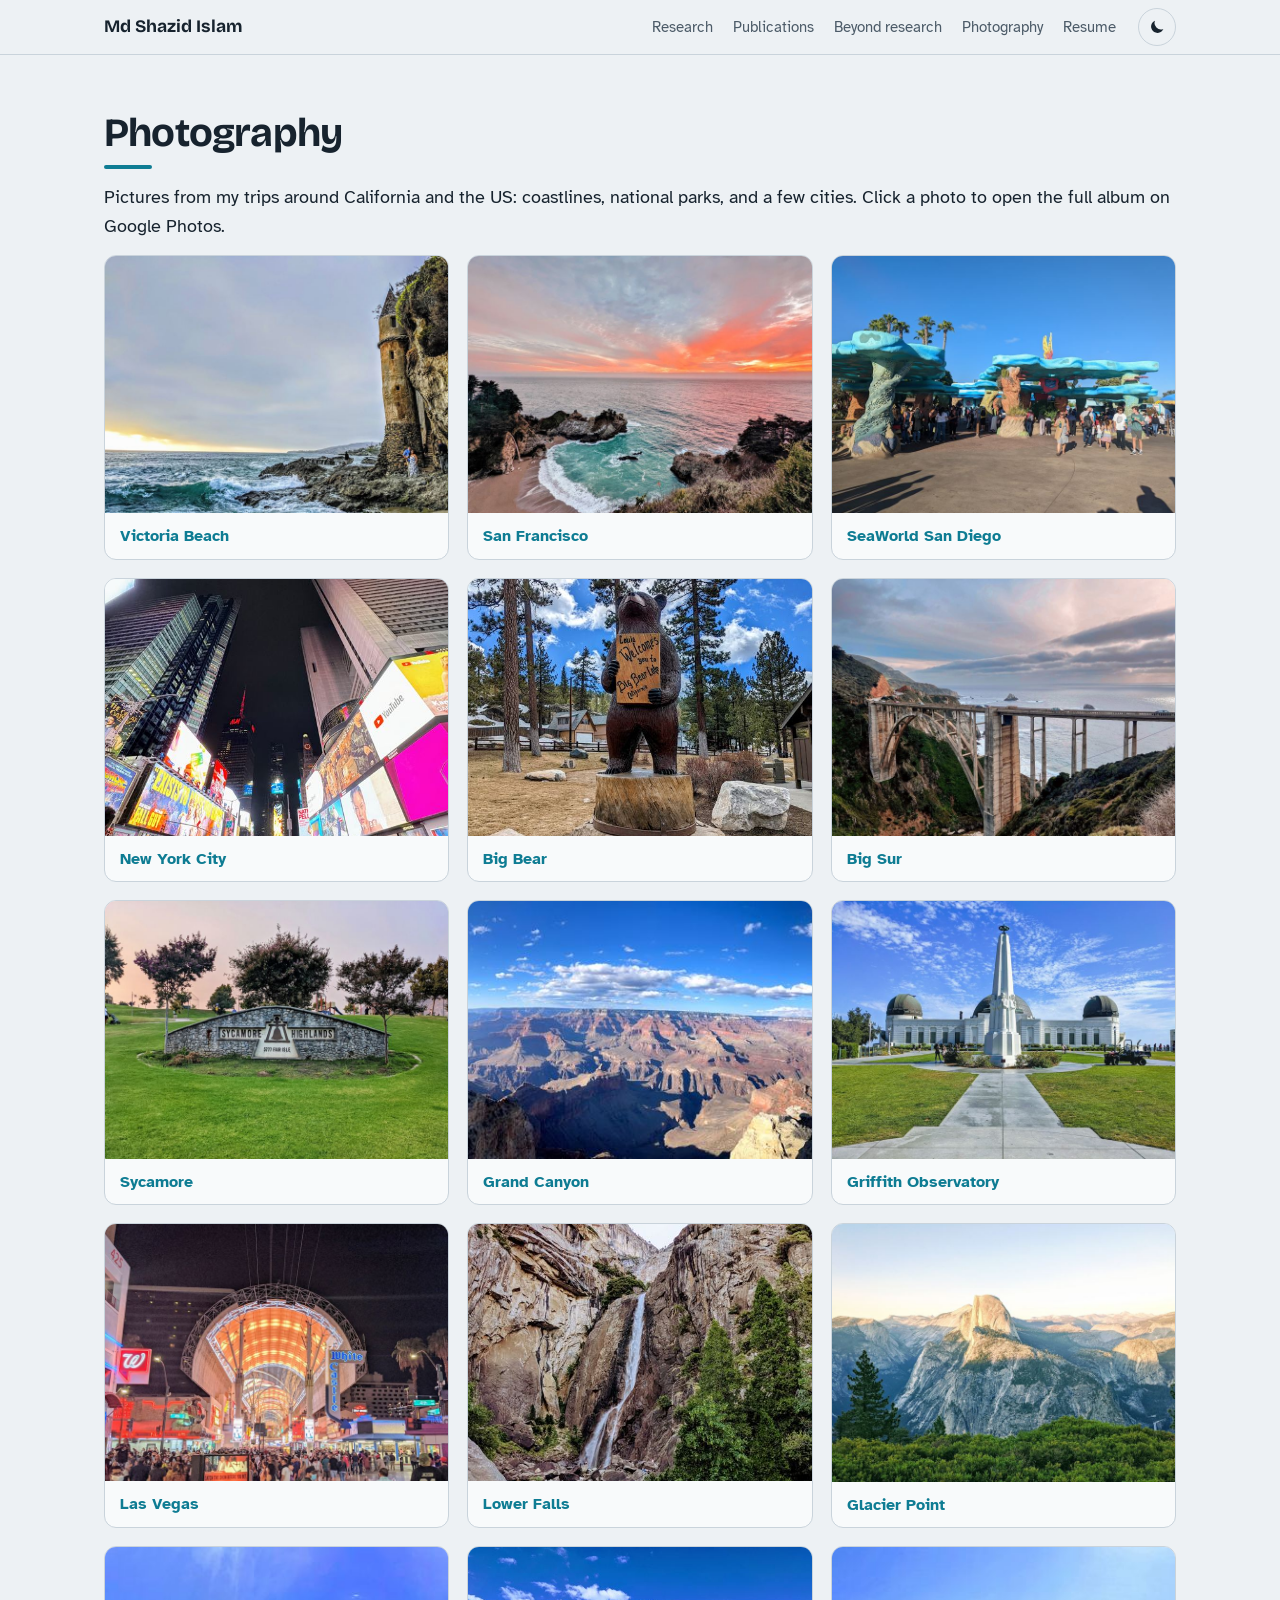
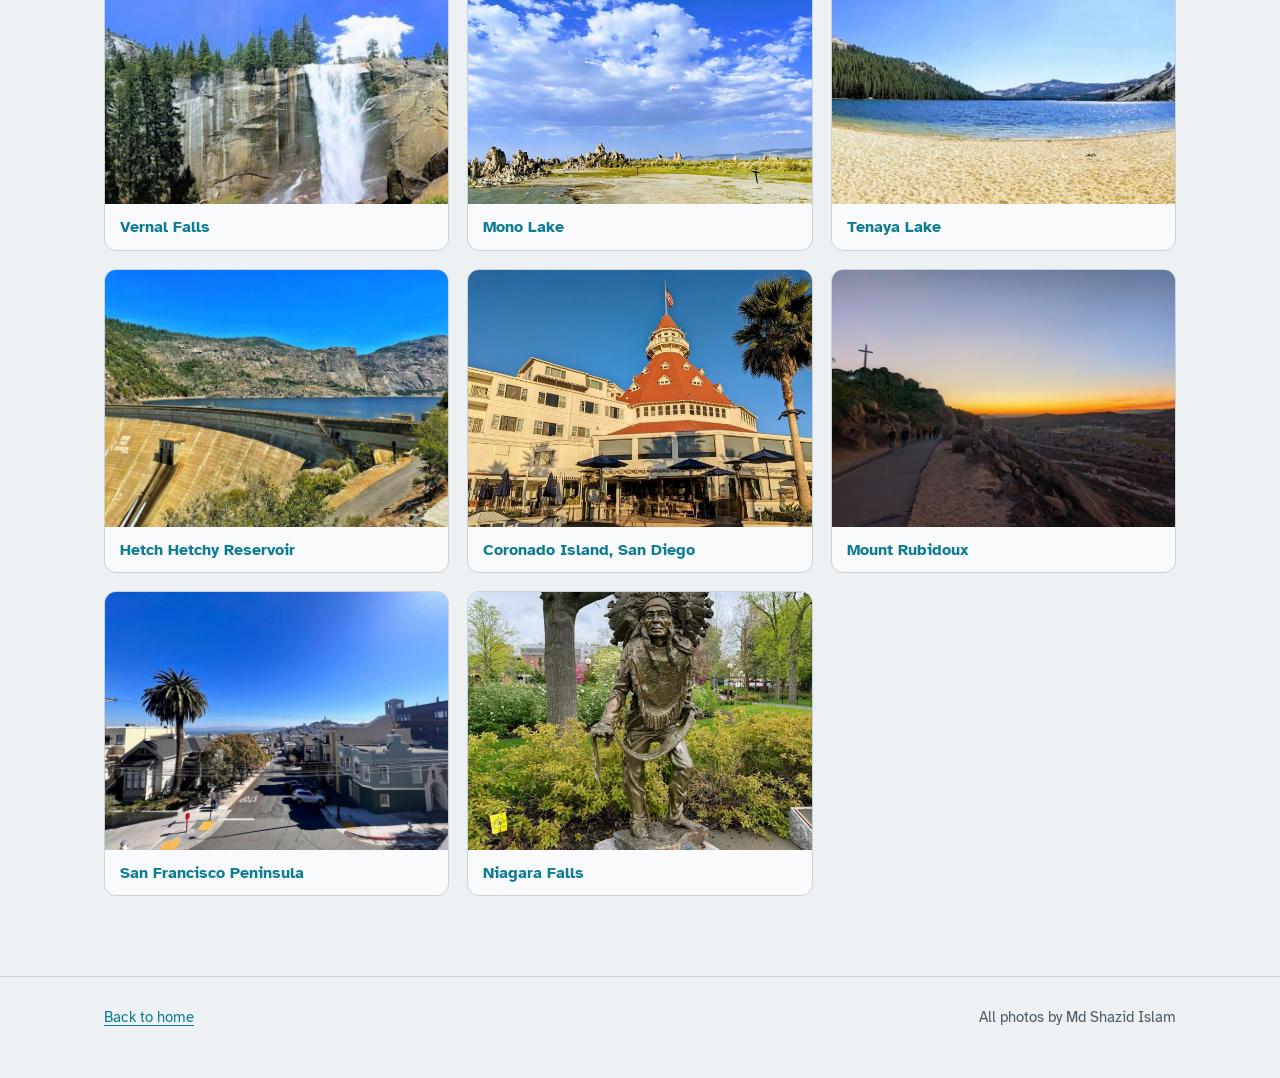
==== commit 046a5f94: "Add Photography tab to top navigation Co-Authored-By: Claude Opus 5.5 <noreply@anthropic.com> Claude" ====
--- a/photos/index.html
+++ b/photos/index.html
@@ -3,6 +3,7 @@
 <head>
 <meta charset="utf-8">
 <meta name="viewport" content="width=device-width, initial-scale=1">
+<link rel="canonical" href="https://shazidaraf.github.io/photos/">
 <title>Photography | Md Shazid Islam</title>
 <meta name="description" content="Travel photography by Md Shazid Islam: coastlines, national parks, and cities.">
 <script>
@@ -29,7 +30,7 @@
 <header class="topbar"><div class="in">
   <a href="../">Md Shazid Islam</a>
   <div class="bar-right">
-    <nav aria-label="Sections"><a href="../#research">Research</a><a href="../#publications">Publications</a><a href="../#beyond">Beyond research</a></nav>
+    <nav aria-label="Sections"><a href="../#research">Research</a><a href="../#publications">Publications</a><a href="../#beyond">Beyond research</a><a href="./" aria-current="page">Photography</a><a href="../Md_Shazid_Islam_Resume.pdf">Resume</a></nav>
     <button class="theme-toggle" type="button" aria-label="Switch to dark theme" title="Switch theme">
       <svg class="i-moon" viewBox="0 0 24 24" aria-hidden="true"><path d="M20.5 14.6A8.5 8.5 0 0 1 9.4 3.5a8.5 8.5 0 1 0 11.1 11.1z"/></svg>
       <svg class="i-sun" viewBox="0 0 24 24" aria-hidden="true"><circle cx="12" cy="12" r="4.2"/><path d="M12 1.8v2.6M12 19.6v2.6M4.6 4.6l1.8 1.8M17.6 17.6l1.8 1.8M1.8 12h2.6M19.6 12h2.6M4.6 19.4l1.8-1.8M17.6 6.4l1.8-1.8" stroke="currentColor" stroke-width="2" stroke-linecap="round" fill="none"/></svg>
